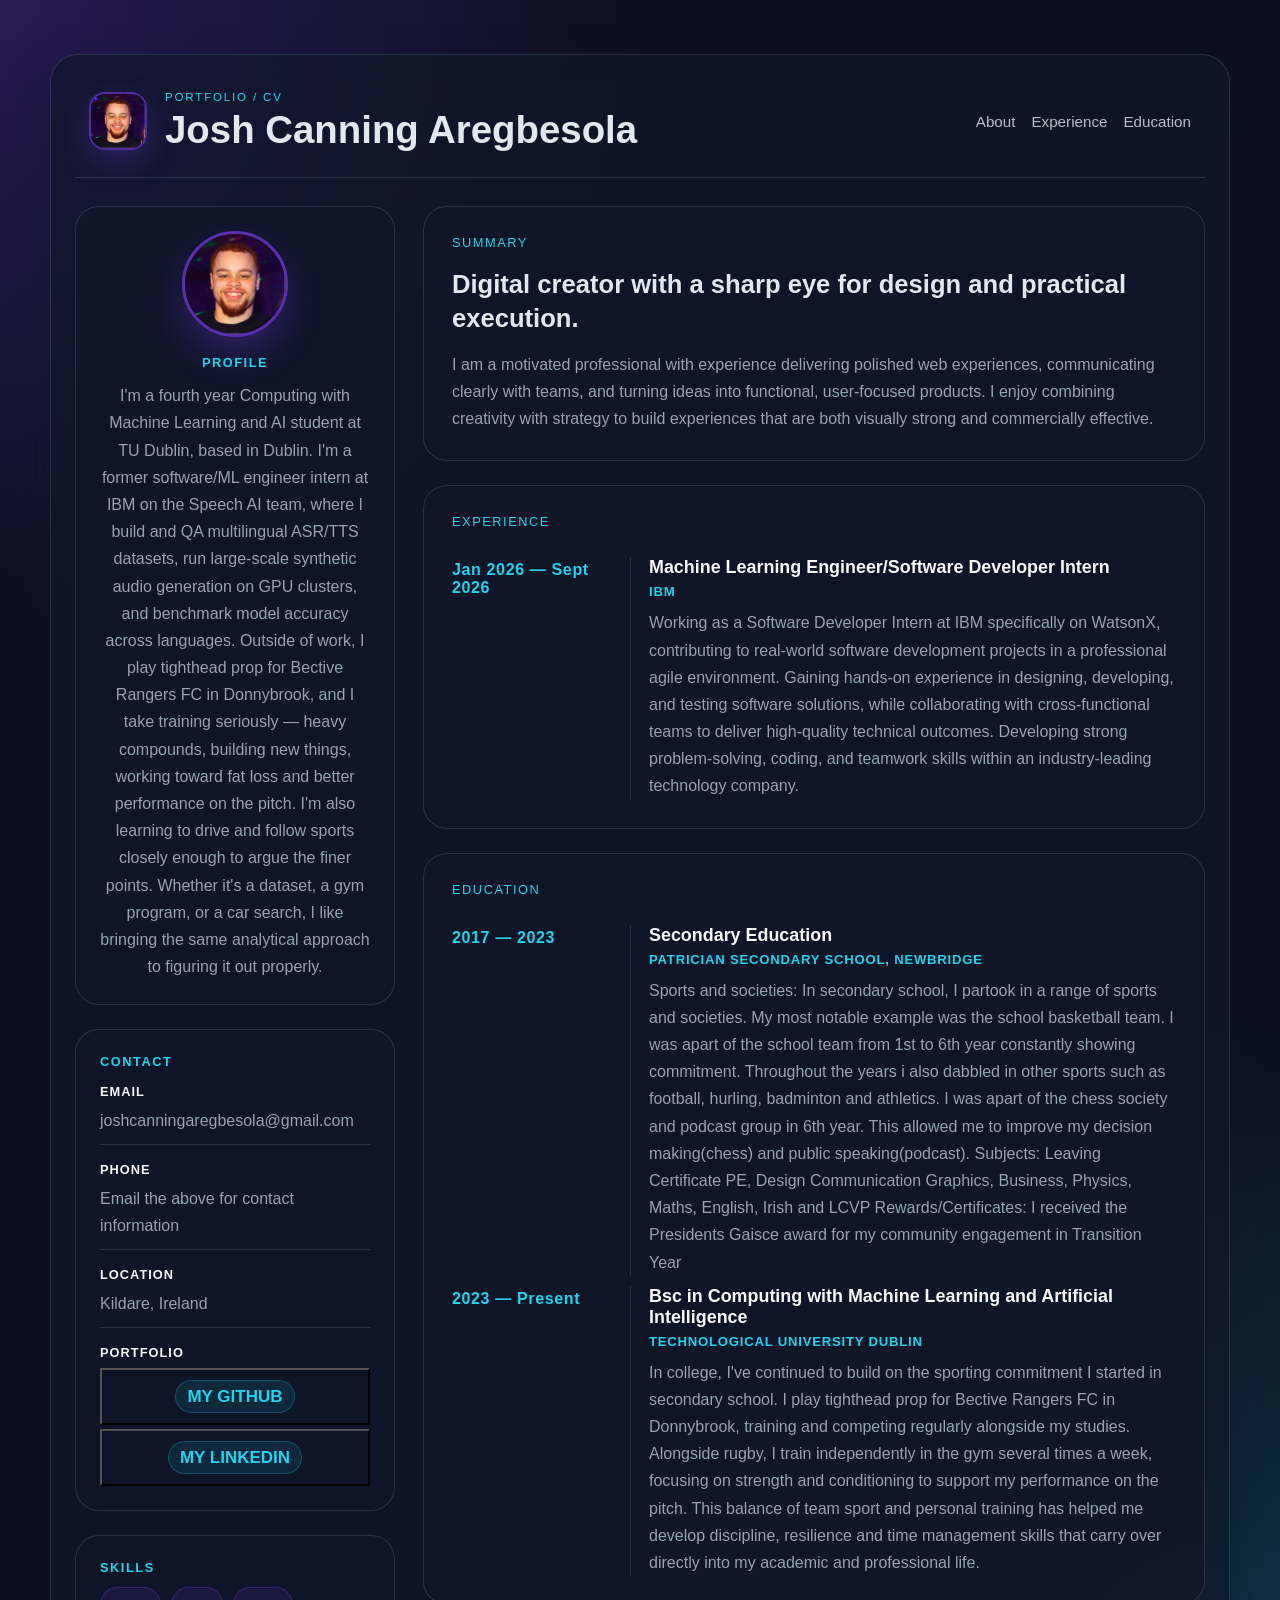
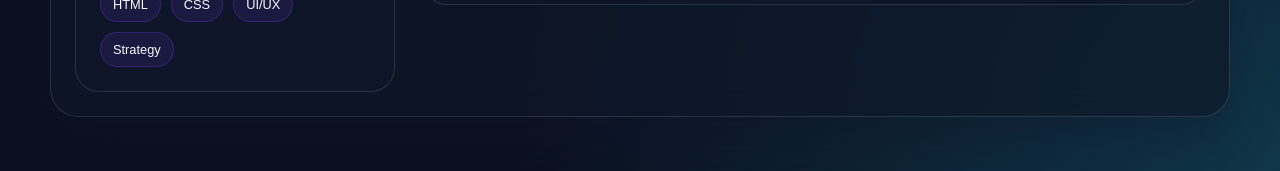
==== index.html @ 61d2288e "Rename Personal_page.html to index.html" ====
<!DOCTYPE html>
<html lang="en">
<head>
    <meta charset="UTF-8" />
    <meta name="viewport" content="width=device-width, initial-scale=1.0" />
    <title>Josh Canning Aregbesola | CV</title>
    <link rel="stylesheet" href="style.css" />
</head>
<body>
    <div class="page-shell">
        <header class="topbar">
            <div class="brand">
                <img src="me.jpg" alt="Josh Canning Aregbesola" class="brand-photo" />
                <div>
                    <p class="eyebrow">Portfolio / CV</p>
                    <h1>Josh Canning Aregbesola</h1>
                </div>
            </div>

            <nav class="nav" aria-label="Main navigation">
                <a href="#about">About</a>
                <a href="#experience">Experience</a>
                <a href="#education">Education</a>
            </nav>
        </header>

        <main class="cv-grid">
            <aside class="sidebar">
                <div class="profile-card">
                    <img src="me.jpg" alt="Josh Canning Aregbesola" class="profile-photo" />
                    <h2>Profile</h2>
                    <p>
                        I'm a fourth year Computing with Machine Learning and AI student at TU Dublin, based in Dublin. I'm a former software/ML engineer intern at IBM on the Speech AI team, where I build and QA multilingual ASR/TTS datasets, run large-scale synthetic audio generation on GPU clusters, and benchmark model accuracy across languages.

Outside of work, I play tighthead prop for Bective Rangers FC in Donnybrook, and I take training seriously — heavy compounds, building new things, working toward fat loss and better performance on the pitch. I'm also learning to drive and follow sports closely enough to argue the finer points. Whether it's a dataset, a gym program, or a car search, I like bringing the same analytical approach to figuring it out properly.
                    </p>
                </div>

                <div class="info-group">
                    <h3>Contact</h3>
                    <ul>
                        <li><span>Email</span> joshcanningaregbesola@gmail.com</li>
                        <li><span>Phone</span> Email the above for contact information</li>
                        <li><span>Location</span> Kildare, Ireland</li>
                        <li><span>Portfolio</span> 
                            <button class="btn"><a href="https://github.com/JoshAregbesola" target="_blank" rel="noopener noreferrer">My GitHub</a></button>
                            <button class="btn"><a href="https://www.linkedin.com/in/josh-canning-aregbesola-69046429b/" target="_blank" rel="noopener noreferrer">My LinkedIn</a></button>
                        </li>
                    </ul>
                </div>

                <div class="info-group">
                    <h3>Skills</h3>
                    <div class="skills">
                        <span>HTML</span>
                        <span>CSS</span>
                        <span>UI/UX</span>
                        <span>Strategy</span>
                    </div>
                </div>
            </aside>

            <section class="content">
                <section id="about" class="card">
                    <div class="section-tag">Summary</div>
                    <h3>Digital creator with a sharp eye for design and practical execution.</h3>
                    <p>
                        I am a motivated professional with experience delivering polished web experiences,
                        communicating clearly with teams, and turning ideas into functional, user-focused products.
                        I enjoy combining creativity with strategy to build experiences that are both visually strong
                        and commercially effective.
                    </p>
                </section>

                <section id="experience" class="card">
                    <div class="section-tag">Experience</div>

                    <div class="timeline">
                        <article class="timeline-item">
                            <div class="date">Jan 2026 — Sept 2026</div>
                            <div class="details">
                                <h4>Machine Learning Engineer/Software Developer Intern</h4>
                                <h5 class="meta">IBM</h5>
                                <p>Working as a Software Developer Intern at IBM specifically on WatsonX, contributing to real-world software development projects in a professional agile environment. Gaining hands-on experience in designing, developing, and testing software solutions, while collaborating with cross-functional teams to deliver high-quality technical outcomes. Developing strong problem-solving, coding, and teamwork skills within an industry-leading technology company.</p>
                            </div>
                        </article>
                    </div>
                </section>

                <section id="education" class="card">
                    <div class="section-tag">Education</div>

                    <div class="timeline">
                        <article class="timeline-item">
                            <div class="date">2017 — 2023</div>
                            <div class="details">
                                <h4>Secondary Education</h4>
                                <h5 class="meta">Patrician Secondary School, Newbridge</h5>
                                <p>Sports and societies: In secondary school, I partook in a range of sports and societies. My most notable example was the school basketball team. I was apart of the school team from 1st to 6th year constantly showing commitment. Throughout the years i also dabbled in other sports such as football, hurling, badminton and athletics. I was apart of the chess society and podcast group in 6th year. This allowed me to improve my decision making(chess) and public speaking(podcast).

Subjects: Leaving Certificate PE, Design Communication Graphics, Business, Physics, Maths, English, Irish and LCVP

Rewards/Certificates: I received the Presidents Gaisce award for my community engagement in Transition Year</p>
                            </div>
                        </article>
                    </div>

                    <div class="timeline">
                        <article class="timeline-item">
                            <div class="date">2023 — Present</div>
                            <div class="details">
                                <h4>Bsc in Computing with Machine Learning and Artificial Intelligence</h4>
                                <h5 class="meta">Technological University Dublin</h5>
                                <p>In college, I've continued to build on the sporting commitment I started in secondary school. I play tighthead prop for Bective Rangers FC in Donnybrook, training and competing regularly alongside my studies. Alongside rugby, I train independently in the gym several times a week, focusing on strength and conditioning to support my performance on the pitch. This balance of team sport and personal training has helped me develop discipline, resilience and time management skills that carry over directly into my academic and professional life.</p>
                            </div>
                        </article>
                    </div>
                </section>
            </section>
        </main>
    </div>
</body>
</html>
---- style.css ----
:root {
    --bg: #0b1020;
    --panel: rgba(17, 24, 39, 0.82);
    --panel-soft: #f8fafc;
    --line: rgba(148, 163, 184, 0.2);
    --text: #e2e8f0;
    --muted: #94a3b8;
    --brand: #7c3aed;
    --brand-2: #22d3ee;
    --highlight: #f8fafc;
    --shadow: 0 20px 45px rgba(15, 23, 42, 0.45);
}

* {
    box-sizing: border-box;
}

html {
    scroll-behavior: smooth;
}

body {
    margin: 0;
    min-height: 100vh;
    font-family: "Segoe UI", Tahoma, Geneva, Verdana, sans-serif;
    background:
        radial-gradient(circle at top left, rgba(124, 58, 237, 0.25), transparent 30%),
        radial-gradient(circle at bottom right, rgba(34, 211, 238, 0.2), transparent 35%),
        var(--bg);
    color: var(--text);
}

img {
    max-width: 100%;
    display: block;
}

.page-shell {
    width: min(1180px, calc(100% - 40px));
    margin: 54px auto;
    padding: 24px;
    border: 1px solid var(--line);
    border-radius: 28px;
    background: rgba(15, 23, 42, 0.7);
    backdrop-filter: blur(14px);
    box-shadow: var(--shadow);
}

.topbar {
    display: flex;
    align-items: center;
    justify-content: space-between;
    gap: 24px;
    padding: 12px 14px 26px;
    border-bottom: 1px solid var(--line);
}

.brand {
    display: flex;
    align-items: center;
    gap: 18px;
}

.brand-photo {
    width: 58px;
    height: 58px;
    object-fit: cover;
    border-radius: 16px;
    display: block;
    border: 2px solid rgba(124, 58, 237, 0.6);
    box-shadow: 0 12px 30px rgba(124, 58, 237, 0.25);
}

.initials {
    width: 58px;
    height: 58px;
    display: grid;
    place-items: center;
    border-radius: 18px;
    font-weight: 700;
    letter-spacing: 0.08em;
    background: linear-gradient(135deg, var(--brand), var(--brand-2));
    color: white;
    box-shadow: 0 12px 30px rgba(124, 58, 237, 0.4);
}

.eyebrow {
    margin: 0 0 6px;
    font-size: 0.72rem;
    text-transform: uppercase;
    letter-spacing: 0.16em;
    color: var(--brand-2);
}

h1 {
    margin: 0;
    font-size: clamp(1.8rem, 3vw, 2.8rem);
    line-height: 1.1;
}

.nav {
    display: flex;
    flex-wrap: wrap;
    gap: 16px;
}

.nav a {
    color: var(--text);
    text-decoration: none;
    font-size: 0.95rem;
    opacity: 0.8;
    transition: opacity 0.2s ease;
}

.nav a:hover {
    opacity: 1;
}

.info-group a {
    color: var(--brand-2);
    text-decoration: none;
    font-weight: 600;
    display: inline-flex;
    align-items: center;
    padding: 0.35rem 0.7rem;
    border-radius: 999px;
    background: rgba(34, 211, 238, 0.1);
    border: 1px solid rgba(34, 211, 238, 0.25);
    transition: all 0.2s ease;
}

.info-group a:hover {
    background: rgba(34, 211, 238, 0.18);
    transform: translateY(-1px);
    box-shadow: 0 8px 20px rgba(34, 211, 238, 0.12);
}

.cv-grid {
    display: grid;
    grid-template-columns: 320px 1fr;
    gap: 28px;
    padding-top: 28px;
}

.sidebar,
.content {
    display: flex;
    flex-direction: column;
    gap: 24px;
}

.profile-card,
.info-group,
.card {
    background: rgba(15, 23, 42, 0.7);
    border: 1px solid var(--line);
    border-radius: 24px;
    padding: 24px;
}

.profile-card {
    text-align: center;
}

.profile-photo {
    width: 106px;
    height: 106px;
    margin: 0 auto 18px;
    border-radius: 50%;
    object-fit: cover;
    display: block;
    border: 3px solid rgba(124, 58, 237, 0.7);
    box-shadow: 0 18px 34px rgba(124, 58, 237, 0.28);
}

.profile-card h2,
.info-group h3,
.section-tag {
    margin: 0 0 12px;
    font-size: 0.8rem;
    letter-spacing: 0.12em;
    text-transform: uppercase;
    color: var(--brand-2);
}

.profile-card p,
.card p,
.info-group li {
    margin: 0;
    color: var(--muted);
    line-height: 1.7;
}

.info-group ul {
    list-style: none;
    margin: 0;
    padding: 0;
    display: flex;
    flex-direction: column;
    gap: 14px;
}

.info-group li {
    display: flex;
    flex-direction: column;
    gap: 4px;
    padding-bottom: 10px;
    border-bottom: 1px solid var(--line);
}

.info-group li:last-child {
    border-bottom: none;
    padding-bottom: 0;
}

.info-group li span {
    color: var(--highlight);
    font-weight: 600;
    font-size: 0.8rem;
    text-transform: uppercase;
    letter-spacing: 0.08em;
}

.skills {
    display: flex;
    flex-wrap: wrap;
    gap: 10px;
}

.skills span {
    padding: 9px 12px;
    border-radius: 999px;
    background: rgba(124, 58, 237, 0.12);
    border: 1px solid rgba(124, 58, 237, 0.3);
    color: var(--highlight);
    font-size: 0.8rem;
}

.card {
    padding: 28px;
}

.section-tag {
    margin-bottom: 18px;
}

.card h3 {
    margin: 0 0 16px;
    font-size: clamp(1.3rem, 2vw, 1.8rem);
    line-height: 1.3;
}

.timeline {
    display: flex;
    flex-direction: column;
    gap: 22px;
}

.timeline-item {
    display: grid;
    grid-template-columns: 160px 1fr;
    gap: 18px;
    padding-top: 10px;
}

.date {
    color: var(--brand-2);
    font-weight: 700;
    letter-spacing: 0.04em;
    padding-top: 4px;
}

.details {
    border-left: 1px solid var(--line);
    padding-left: 18px;
}

.details h4 {
    margin: 0 0 6px;
    font-size: 1.12rem;
    color: var(--highlight);
}

.meta {
    margin: 0 0 10px;
    color: var(--brand-2);
    font-size: 0.82rem;
    font-weight: 600;
    letter-spacing: 0.06em;
    text-transform: uppercase;
}

@media (max-width: 860px) {
    .topbar {
        flex-direction: column;
        align-items: flex-start;
    }

    .cv-grid {
        grid-template-columns: 1fr;
    }
}

@media (max-width: 560px) {
    .page-shell {
        width: min(100% - 20px, 100%);
        margin: 24px auto;
        padding: 18px;
    }

    .brand {
        align-items: flex-start;
    }

    .timeline-item {
        grid-template-columns: 1fr;
    }

    .details {
        border-left: none;
        padding-left: 0;
        border-top: 1px solid var(--line);
        padding-top: 16px;
    }
}

.btn {
  color: purple;
  text-transform: uppercase;
  text-decoration: none;
  padding: 10px 20px;
  font-size: 17px;
  cursor: pointer;
  font-weight: bold;
  background: transparent;
  position: relative;
  transition: all 1s;
  overflow: hidden;
}

.btn:hover {
  color: white;
}

.btn::before {
  content: "";
  position: absolute;
  height: 100%;
  width: 0%;
  top: 0;
  left: -40px;
  transform: skewX(45deg);
  background-color: rgb(55, 0, 128);
  z-index: -1;
  transition: all 1s;
}

.btn:hover::before {
  width: 160%;
}
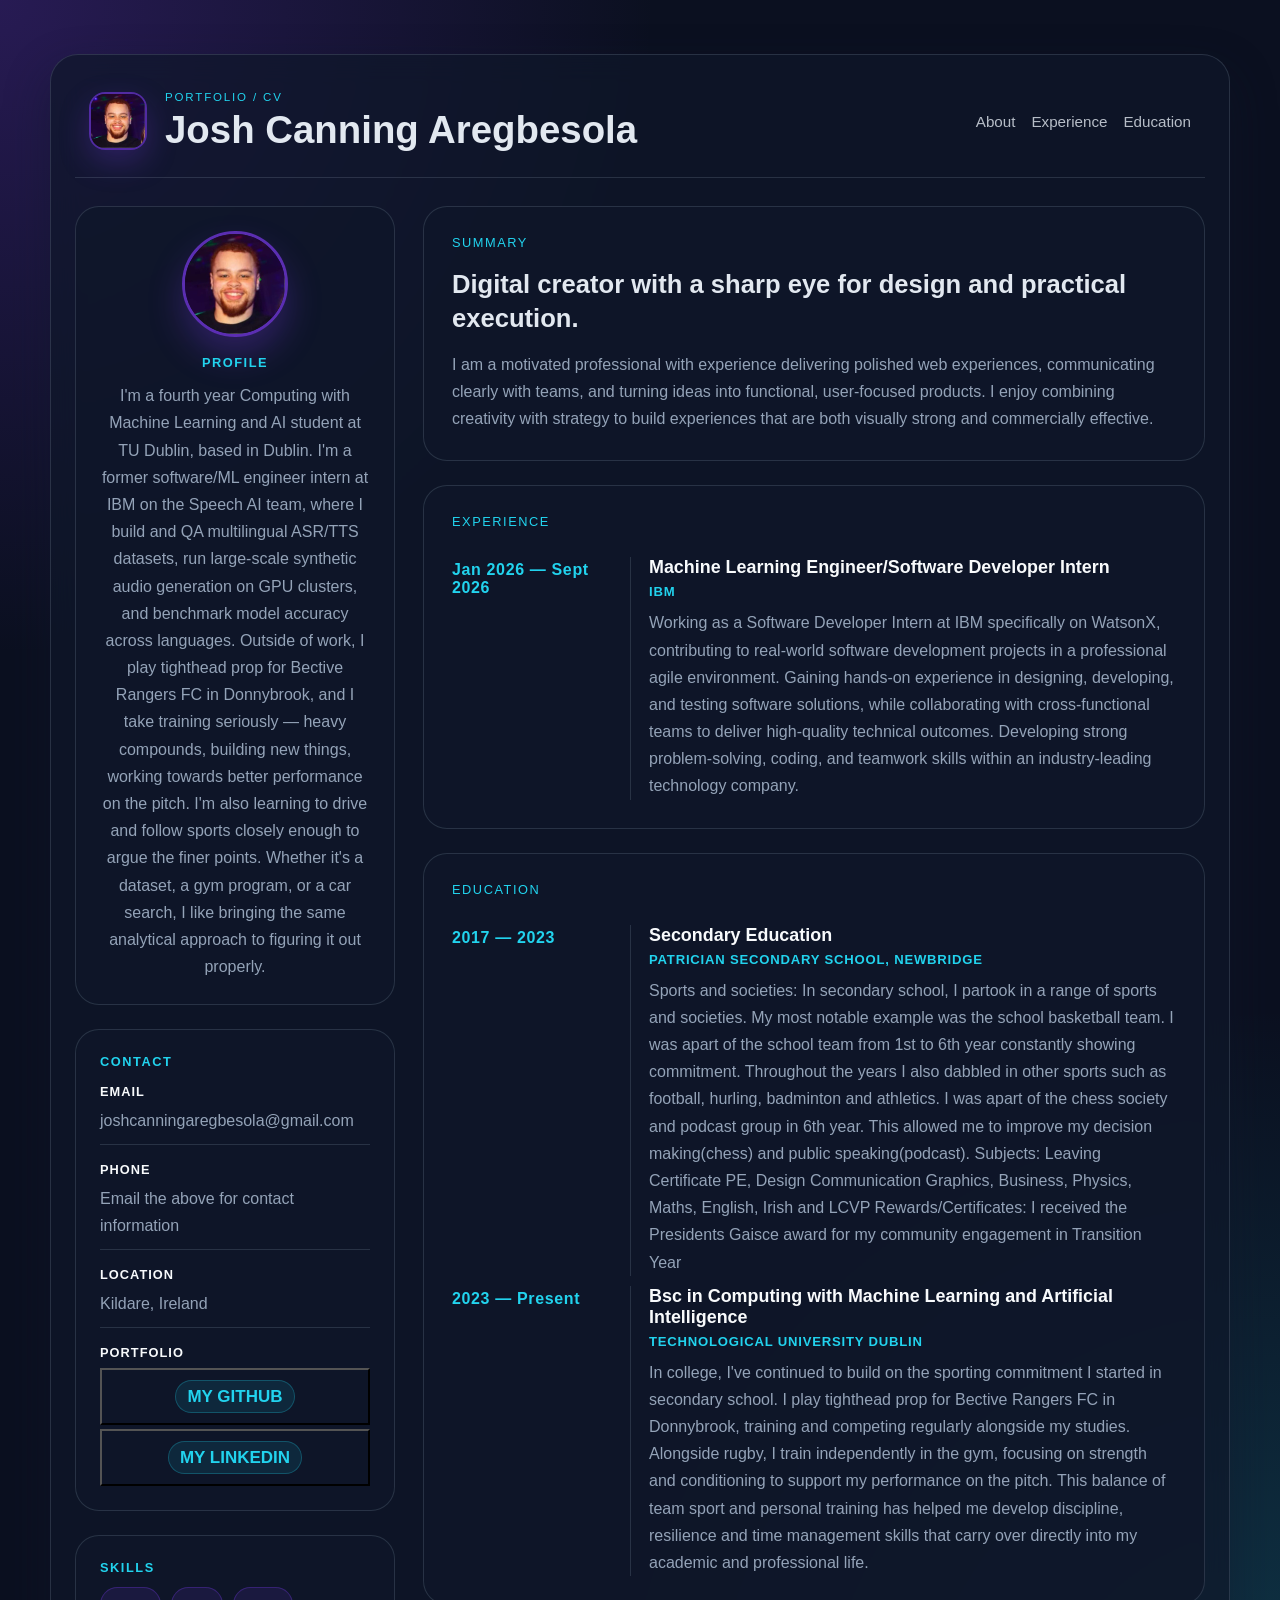
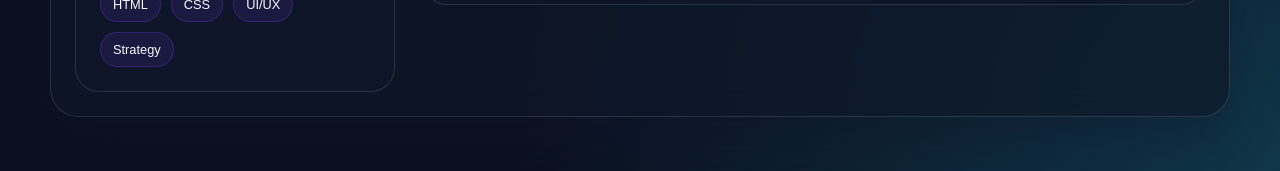
==== commit ee1726d5: "Update index.html" ====
--- a/index.html
+++ b/index.html
@@ -32,7 +32,7 @@
                     <p>
                         I'm a fourth year Computing with Machine Learning and AI student at TU Dublin, based in Dublin. I'm a former software/ML engineer intern at IBM on the Speech AI team, where I build and QA multilingual ASR/TTS datasets, run large-scale synthetic audio generation on GPU clusters, and benchmark model accuracy across languages.
 
-Outside of work, I play tighthead prop for Bective Rangers FC in Donnybrook, and I take training seriously — heavy compounds, building new things, working toward fat loss and better performance on the pitch. I'm also learning to drive and follow sports closely enough to argue the finer points. Whether it's a dataset, a gym program, or a car search, I like bringing the same analytical approach to figuring it out properly.
+Outside of work, I play tighthead prop for Bective Rangers FC in Donnybrook, and I take training seriously — heavy compounds, building new things, working towards better performance on the pitch. I'm also learning to drive and follow sports closely enough to argue the finer points. Whether it's a dataset, a gym program, or a car search, I like bringing the same analytical approach to figuring it out properly.
                     </p>
                 </div>
 
@@ -96,7 +96,7 @@
                             <div class="details">
                                 <h4>Secondary Education</h4>
                                 <h5 class="meta">Patrician Secondary School, Newbridge</h5>
-                                <p>Sports and societies: In secondary school, I partook in a range of sports and societies. My most notable example was the school basketball team. I was apart of the school team from 1st to 6th year constantly showing commitment. Throughout the years i also dabbled in other sports such as football, hurling, badminton and athletics. I was apart of the chess society and podcast group in 6th year. This allowed me to improve my decision making(chess) and public speaking(podcast).
+                                <p>Sports and societies: In secondary school, I partook in a range of sports and societies. My most notable example was the school basketball team. I was apart of the school team from 1st to 6th year constantly showing commitment. Throughout the years I also dabbled in other sports such as football, hurling, badminton and athletics. I was apart of the chess society and podcast group in 6th year. This allowed me to improve my decision making(chess) and public speaking(podcast).
 
 Subjects: Leaving Certificate PE, Design Communication Graphics, Business, Physics, Maths, English, Irish and LCVP
 
@@ -111,7 +111,7 @@
                             <div class="details">
                                 <h4>Bsc in Computing with Machine Learning and Artificial Intelligence</h4>
                                 <h5 class="meta">Technological University Dublin</h5>
-                                <p>In college, I've continued to build on the sporting commitment I started in secondary school. I play tighthead prop for Bective Rangers FC in Donnybrook, training and competing regularly alongside my studies. Alongside rugby, I train independently in the gym several times a week, focusing on strength and conditioning to support my performance on the pitch. This balance of team sport and personal training has helped me develop discipline, resilience and time management skills that carry over directly into my academic and professional life.</p>
+                                <p>In college, I've continued to build on the sporting commitment I started in secondary school. I play tighthead prop for Bective Rangers FC in Donnybrook, training and competing regularly alongside my studies. Alongside rugby, I train independently in the gym, focusing on strength and conditioning to support my performance on the pitch. This balance of team sport and personal training has helped me develop discipline, resilience and time management skills that carry over directly into my academic and professional life.</p>
                             </div>
                         </article>
                     </div>
